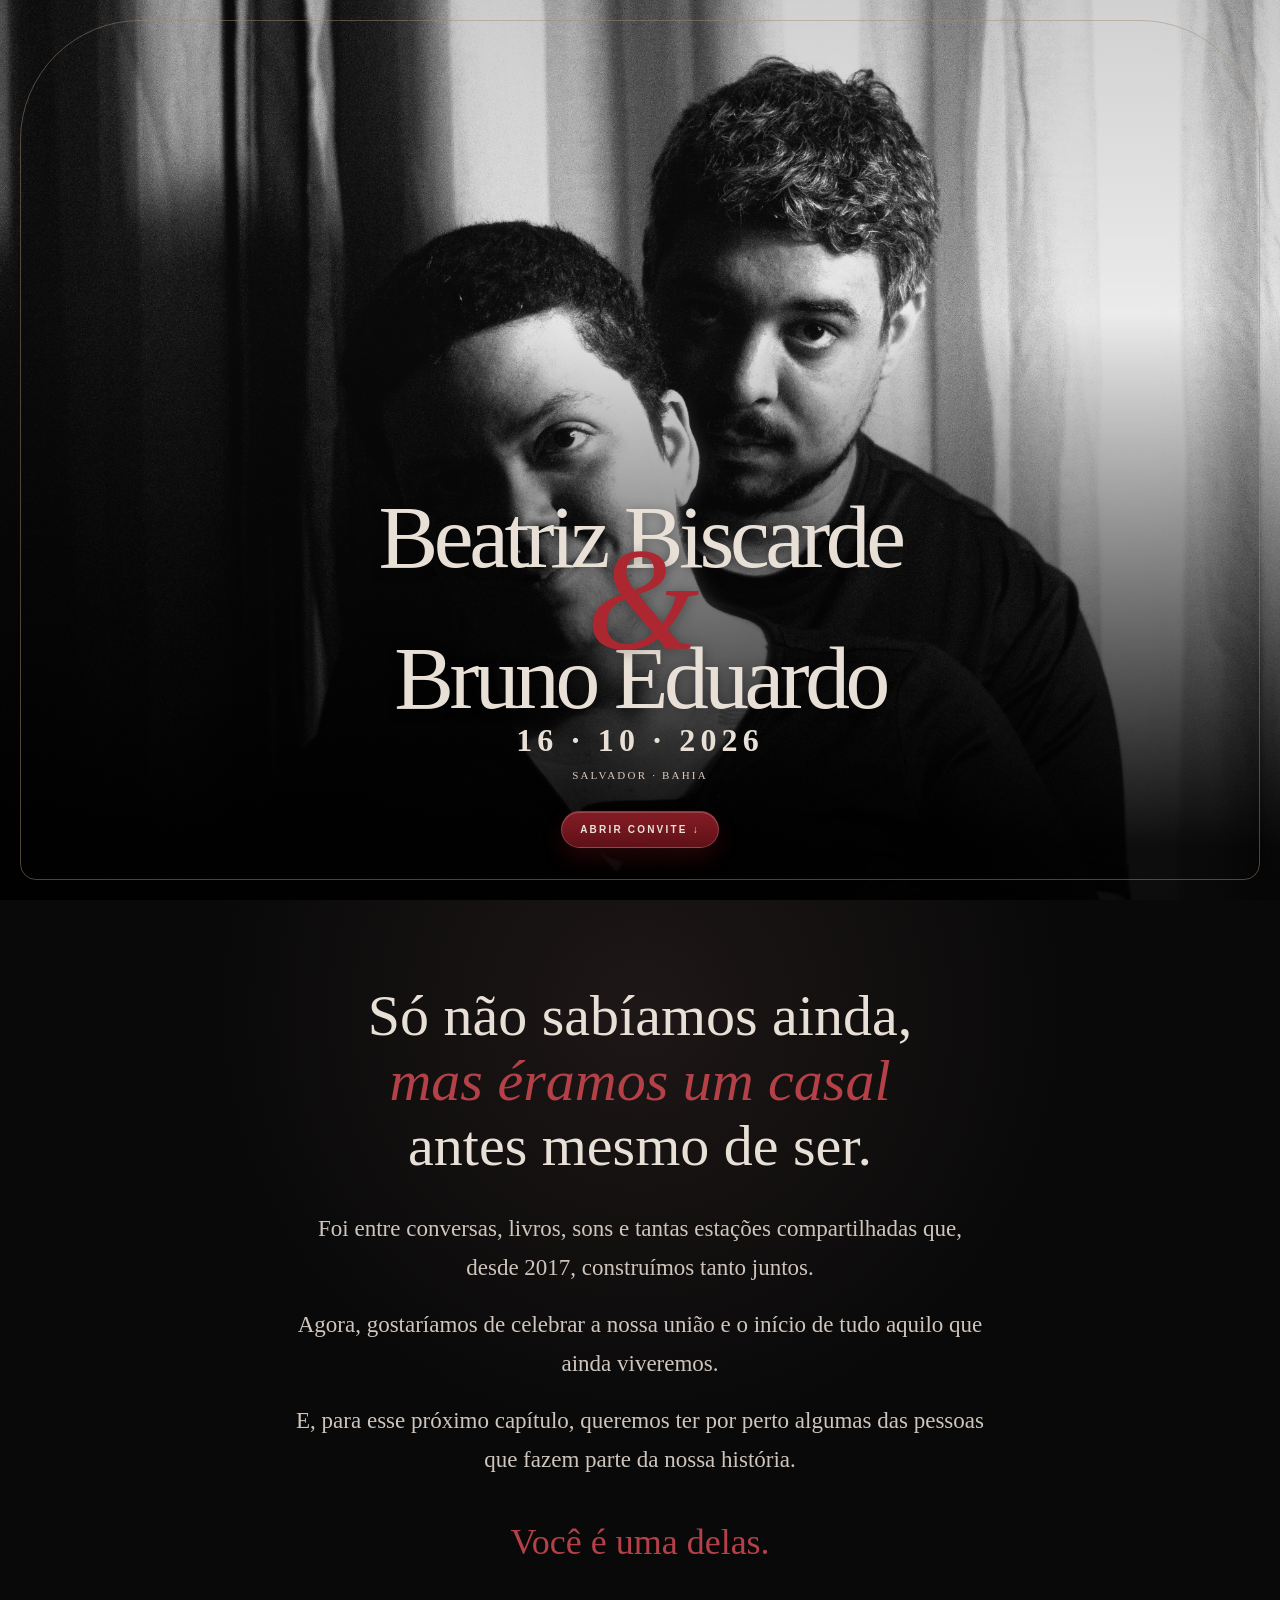
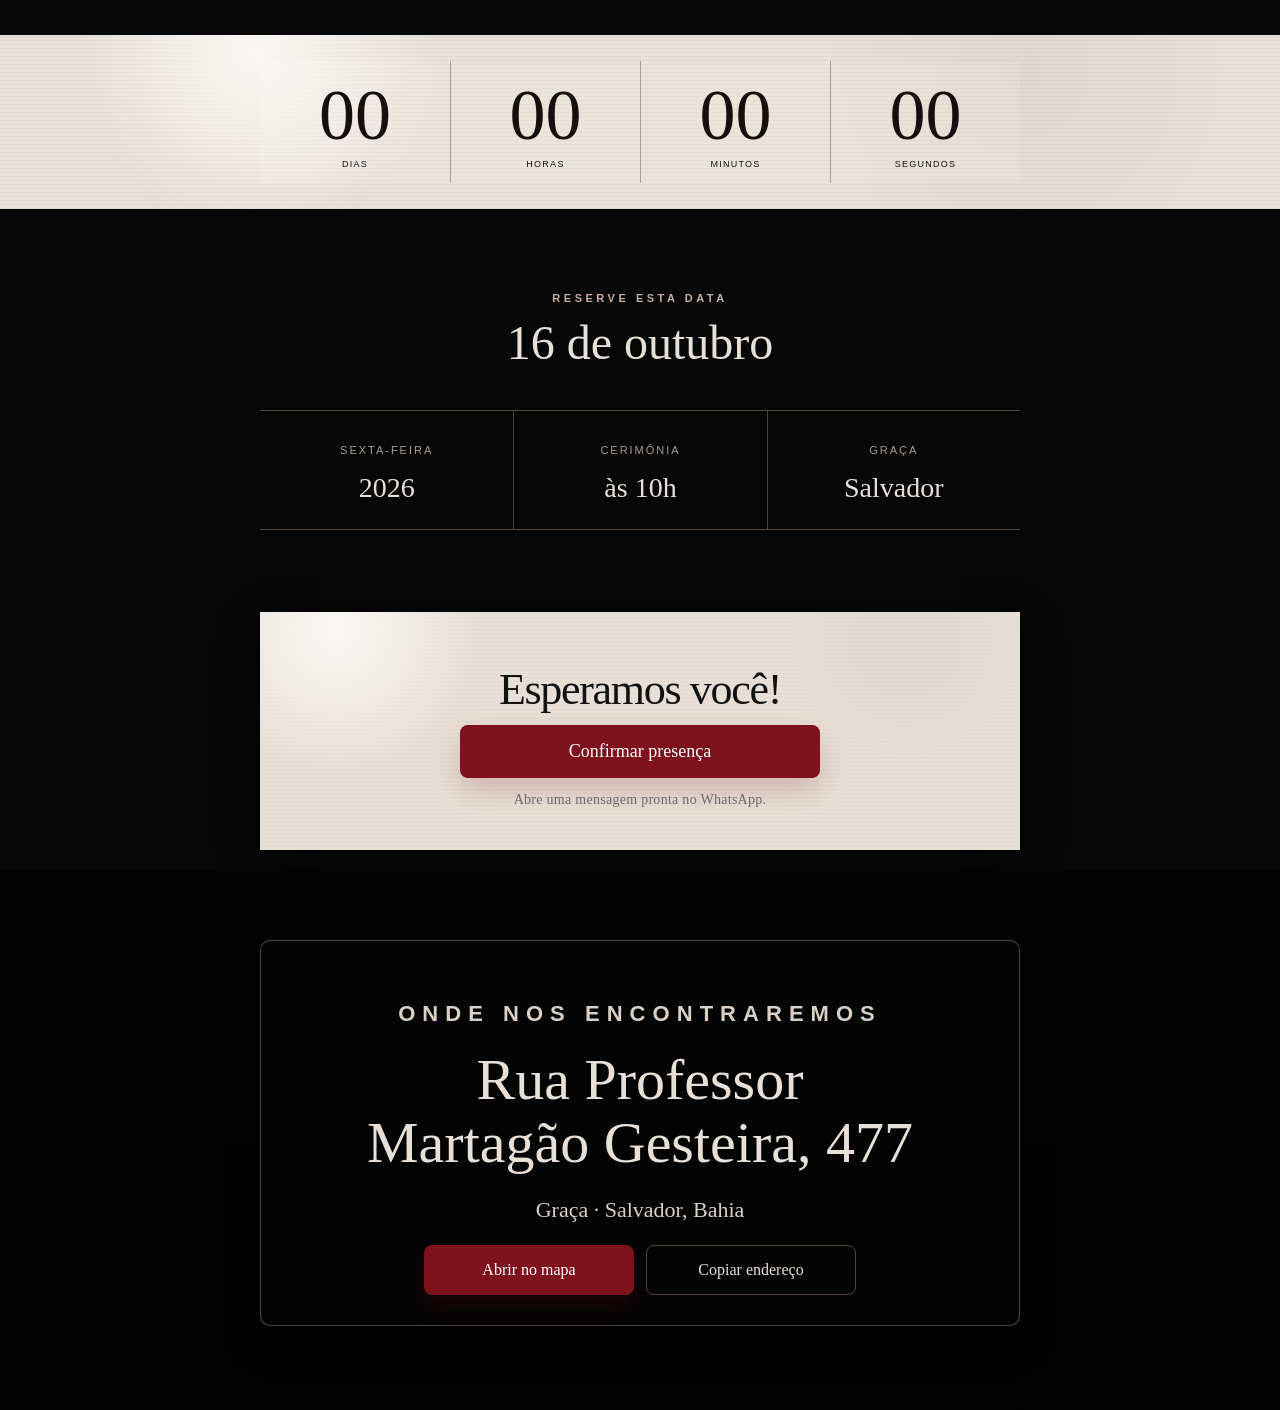
==== Casamento.html @ 556576e5 "Ajustes" ====
<!DOCTYPE html>
<html lang="pt-BR">

<head>
  <meta charset="UTF-8">
  <meta name="viewport" content="width=device-width, initial-scale=1.0">
  <meta name="description" content="Convite de casamento de Bruno Eduardo e Beatriz Biscarde">
  <title>Bruno Eduardo & Beatriz Biscarde | 16.10.2026</title>
  <link rel="stylesheet" href="style.css">
</head>

<body>
  <main>
    <section class="hero">
      <div class="hero-photo"></div>
      <div class="shade"></div>
      <div class="frame"></div>
      <div class="hero-content reveal">
        <h1>
          Beatriz Biscarde
          <em>&amp;</em>
          Bruno Eduardo
        </h1>
        <strong class="date">16 · 10 · 2026</strong><small>Salvador · Bahia</small>
        <a class="scroll" href="#convite">Abrir convite ↓</a>
      </div>
    </section>

    <section class="story section" id="convite">
      <h2>Só não sabíamos ainda,<br><i>mas éramos um casal</i><br>antes mesmo de ser.</h2>
      <p>Foi entre conversas, livros, sons e tantas estações compartilhadas que, desde 2017, construímos tanto juntos.
      </p>
      <p>Agora, gostaríamos de celebrar a nossa união e o início de tudo aquilo que ainda viveremos.</p>
      <p>E, para esse próximo capítulo, queremos ter por perto algumas das pessoas que fazem parte da nossa história.
      </p>
      <strong>Você é uma delas.</strong>
    </section>

    <section class="count-section section">
      <div class="countdown">
        <div><b id="days">00</b><span>dias</span></div>
        <div><b id="hours">00</b><span>horas</span></div>
        <div><b id="minutes">00</b><span>minutos</span></div>
        <div><b id="seconds">00</b><span>segundos</span></div>
      </div>
    </section>

    <section class="when section">
      <p class="eyebrow">Reserve esta data</p>
      <h2>16 de outubro</h2>
      <div class="details">
        <div class="detail-item">
          <span class="label">Sexta-feira</span><b class="value">2026</b>
        </div>
        <div class="detail-item">
          <span class="label">Cerimônia</span><b class="value">às 10h</b>
        </div>
        <div class="detail-item">
          <span class="label">Graça</span><b class="value">Salvador</b>
        </div>
      </div>
    </section>


    <section class="rsvp section">
      <h2>Esperamos você!</h2>
      <button class="primary" id="whatsappButton">Confirmar presença</button>
      <small>Abre uma mensagem pronta no WhatsApp.</small>
    </section>


    <section class="place section">
      <div class="place-card">
        <p class="eyebrow">Onde nos encontraremos</p>
        <h2>Rua Professor<br>Martagão Gesteira, 477</h2>
        <p>Graça · Salvador, Bahia</p>
        <div class="actions"><a class="primary"
            href="https://www.google.com/maps/search/?api=1&query=Rua+Professor+Martagao+Gesteira+477+Graca+Salvador"
            target="_blank">Abrir no mapa</a><button class="ghost" id="copyButton">Copiar endereço</button></div>
      </div>
    </section>

  </main>
  <script src="script.js"></script>
</body>

</html>
---- style.css ----
:root {
    --preto: #070707;
    --claro: #e8e0d6;
    --vinho: #7d121c;
    --vermelho: #ad2731;
    --linha: rgba(164, 139, 115, .48)
}

* {
    box-sizing: border-box
}

html {
    scroll-behavior: smooth
}

body {
    margin: 0;
    background: var(--preto);
    color: var(--claro);
    font-family: Georgia, "Times New Roman", serif;
    -webkit-font-smoothing: antialiased;
    text-rendering: optimizeLegibility
}

button,
a {
    font: inherit
}

button {
    cursor: pointer
}

main {
    overflow: hidden
}

.section {
    padding: 70px max(18px, calc((100vw - 850px)/2));
    text-align: center
}

.eyebrow {
    text-transform: uppercase;
    letter-spacing: .32em;
    font: 600 11px Arial, sans-serif;
    color: #c6afa0
}

.ornament {
    color: var(--vermelho);
    font-size: 26px;
    letter-spacing: .3em
}

.hero {
    height: 100svh;
    min-height: 680px;
    position: relative;
    display: grid;
    place-items: center;
    text-align: center
}

.hero-photo {
    position: absolute;
    inset: 0;
    background: url('assets/casal-2.png') center/cover;
    filter: grayscale(1) contrast(1.08)
}

.shade {
    position: absolute;
    inset: 0;
    background: linear-gradient(180deg, rgba(0, 0, 0, .18), rgba(0, 0, 0, .08) 35%, rgba(0, 0, 0, .94) 94%)
}

.frame {
    position: absolute;
    inset: 20px;
    border: 1px solid var(--linha);
    border-radius: 120px 120px 16px 16px;
    color: var(--vermelho);
    padding: 18px;
    font-size: 25px;
    display: flex;
    justify-content: space-between
}

.hero-content {
    z-index: 2;
    margin-top: auto;
    padding: 0 25px 52px;
    width: min(94%, 920px)
}

.hero h1 {
    position: relative;
    font-size: clamp(44px, 7vw, 90px);
    font-weight: 400;
    line-height: .72;
    margin: 18px 0 12px;
    letter-spacing: -.05em;
    text-shadow: 0 2px 12px rgba(0, 0, 0, .35)
}

.hero h1 em {
    position: relative;
    display: block;
    color: var(--vermelho);
    font-size: clamp(1.5em, 2.4vw, 2.8em);
    line-height: .7;
    margin: -8px 0 -10px;
    letter-spacing: -.04em;
    transform: translateY(-0.06em) scale(1.08);
    z-index: 3
}

.date {
    display: block;
    font-size: clamp(20px, 3.3vw, 32px);
    letter-spacing: .16em;
    margin-top: 10px;
    font-weight: 600
}

.hero small {
    display: block;
    margin-top: 10px;
    text-transform: uppercase;
    letter-spacing: .2em;
    font-size: 11px;
    color: #d8c9bd
}

.scroll {
    display: inline-block;
    margin-top: 30px;
    padding: 12px 18px;
    color: #f3ece3;
    text-decoration: none;
    text-transform: uppercase;
    letter-spacing: .22em;
    font: 700 10px Arial, sans-serif;
    background: linear-gradient(180deg, #8b1d27 0%, #641218 100%);
    border: 1px solid rgba(255, 255, 255, .18);
    border-radius: 999px;
    box-shadow: 0 10px 22px rgba(125, 18, 28, .3), inset 0 1px 0 rgba(255, 255, 255, .18);
    opacity: .96;
    transition: opacity .25s ease, transform .25s ease, box-shadow .25s ease
}

.scroll:hover {
    opacity: 1;
    transform: translateY(-1px);
    box-shadow: 0 12px 28px rgba(125, 18, 28, .38), inset 0 1px 0 rgba(255, 255, 255, .2)
}

.reveal {
    animation: reveal 1.3s ease-out
}

@keyframes reveal {
    from {
        opacity: 0;
        transform: translateY(24px)
    }
}

.story {
    background: radial-gradient(circle at 50% 15%, #1e1717, #090909 48%);
    padding-top: 84px;
    padding-bottom: 72px
}

.story h2 {
    font-size: clamp(31px, 5.6vw, 58px);
    font-weight: 400;
    line-height: 1.12;
    max-width: 760px;
    margin: 0 auto 30px
}

.story h2 i,
.story strong {
    color: #b44048
}

.story>p:not(.ornament) {
    font-size: clamp(18px, 2.2vw, 23px);
    line-height: 1.7;
    color: #cfc5bc;
    max-width: 700px;
    margin: 18px auto
}

.story strong {
    display: block;
    font-size: clamp(25px, 4vw, 36px);
    font-weight: 400;
    margin-top: 42px
}

.photo-break {
    height: min(75vw, 720px);
    min-height: 440px
}

.photo-break img {
    width: 100%;
    height: 100%;
    object-fit: cover;
    filter: grayscale(1) contrast(1.08)
}

.when {
    padding-top: 72px;
    padding-bottom: 32px
}

.when h2,
.count-section h2,
.rsvp h2 {
    font-size: clamp(34px, 5vw, 48px);
    font-weight: 400;
    margin-top: 0
}

.details {
    display: grid;
    grid-template-columns: repeat(3, minmax(0, 1fr));
    border-top: 1px solid var(--linha);
    border-bottom: 1px solid var(--linha);
    width: min(100%, 760px);
    margin: 22px auto 30px;
    overflow: hidden
}

.details div {
    padding: 20px 12px;
    color: var(--vermelho);
    font-size: 20px;
    display: flex;
    flex-direction: column;
    align-items: center;
    justify-content: center;
    gap: 8px;
    min-height: 118px;
    text-align: center;
    border-left: 1px solid var(--linha)
}

.details div:first-child {
    border-left: none
}

.detail-item .icon {
    font-size: 22px;
    color: var(--vermelho);
}

.detail-item .label {
    font: 11px Arial, sans-serif;
    text-transform: uppercase;
    letter-spacing: .18em;
    color: #a99c91
}

.detail-item .value {
    font-size: clamp(20px, 3vw, 28px);
    color: var(--claro)
}

.details div+div {
    border-left: 1px solid var(--linha)
}

.details span,
.details b {
    display: block
}

.details span {
    font: 10px Arial, sans-serif;
    text-transform: uppercase;
    letter-spacing: .2em;
    color: #a99c91;
    margin: 8px
}

.details b {
    font-size: 20px;
    font-weight: 400;
    color: var(--claro)
}

.primary,
.ghost {
    display: inline-block;
    padding: 15px 22px;
    text-decoration: none;
    border: 1px solid var(--vinho);
    border-radius: 8px;
    transition: transform .25s ease, background .25s ease, border-color .25s ease, box-shadow .25s ease
}

.primary {
    background: var(--vinho);
    color: white;
    box-shadow: 0 10px 22px rgba(125, 18, 28, .22)
}

.primary:hover {
    background: #991d27;
    transform: translateY(-2px)
}

.ghost {
    background: transparent;
    color: var(--claro);
    border-color: var(--linha)
}

.ghost:hover {
    border-color: rgba(164, 139, 115, .9);
    background: rgba(255, 255, 255, .02)
}

.count-section {
    background:
        radial-gradient(circle at 20% 10%, rgba(255, 255, 255, .75), transparent 18%),
        radial-gradient(circle at 80% 20%, rgba(28, 20, 18, .04), transparent 20%),
        repeating-linear-gradient(0deg, rgba(38, 28, 22, .03), rgba(38, 28, 22, .03) 1px, transparent 1px, transparent 4px),
        var(--claro);
    color: #15100e;
    padding-top: 26px;
    padding-bottom: 26px
}

.countdown {
    display: grid;
    grid-template-columns: repeat(4, minmax(0, 1fr));
    max-width: 760px;
    margin: 0 auto;
    background: rgba(255, 255, 255, .12);
    border: none;
    box-shadow: none
}

.countdown div {
    padding: 18px 12px 14px
}

.countdown div+div {
    border-left: 1px solid #ad9f93
}

.countdown b {
    display: block;
    font-size: clamp(35px, 7vw, 72px);
    font-weight: 400;
    line-height: 1
}

.countdown span {
    display: block;
    margin-top: 8px;
    font: 9px Arial, sans-serif;
    text-transform: uppercase;
    letter-spacing: .14em
}

.place {
    display: grid;
    place-items: center;
    background: linear-gradient(#0008, #000c);
    padding-top: 70px;
    padding-bottom: 84px
}

.place-card {
    width: min(100%, 760px);
    background: rgba(5, 5, 5, .82);
    border: 1px solid var(--linha);
    padding: 38px 26px 30px;
    border-radius: 10px;
    box-shadow: 0 18px 38px rgba(0, 0, 0, .28);
    margin-bottom: 0
}

.place h2 {
    font-size: clamp(35px, 5.5vw, 58px);
    font-weight: 400;
    line-height: 1.08;
    margin: 16px 0 10px
}

.place p {
    color: #d9cfc4;
    font-size: clamp(17px, 2vw, 22px)
}

.actions {
    display: flex;
    justify-content: center;
    gap: 12px;
    flex-wrap: wrap;
    margin-top: 22px
}

.actions a,
.actions button {
    min-width: 210px
}

.rsvp {
    display: flex;
    align-items: center;
    justify-content: center;
    padding: 52px 22px 42px;
    background:
        radial-gradient(circle at 10% 8%, rgba(255, 255, 255, .78), transparent 20%),
        radial-gradient(circle at 85% 12%, rgba(0, 0, 0, .035), transparent 18%),
        repeating-linear-gradient(0deg, rgba(68, 52, 43, .03), rgba(68, 52, 43, .03) 1px, transparent 1px, transparent 4px),
        #E8E0D6;
    color: #111;
    box-shadow: 0 12px 40px rgba(0, 0, 0, 0.45);
    max-width: 760px;
    margin: 20px auto;
    flex-direction: column;
    text-align: center;
}

.rsvp h2 {
    color: #111;
    font-family: Georgia, serif;
    margin: 0 0 10px;
    font-size: clamp(32px, 5vw, 44px);
    letter-spacing: -.03em
}

.rsvp p,
.rsvp p:not(.ornament) {
    color: #333;
    font-size: 18px;
    line-height: 1.6;
    max-width: 680px;
    margin: 10px 0;
}

.rsvp .primary {
    padding: 16px 28px;
    font-size: 18px;
    background: var(--vinho);
    color: #fff;
    border-radius: 8px;
    border: 0;
    min-width: min(100%, 360px);
    box-shadow: 0 12px 28px rgba(125, 18, 28, .22)
}

.rsvp .primary:hover {
    background: #991d27;
    transform: translateY(-2px)
}

.rsvp small {
    display: block;
    margin-top: 14px;
    color: #6b6b6b;
    font-size: 14px;
    letter-spacing: .02em
}

footer {
    height: 650px;
    position: relative;
    display: grid;
    place-items: end center;
    text-align: center
}

footer img {
    position: absolute;
    width: 100%;
    height: 100%;
    object-fit: cover;
    filter: grayscale(1)
}

footer:after {
    content: "";
    position: absolute;
    inset: 0;
    background: linear-gradient(transparent, #050505 95%)
}

footer div {
    z-index: 2;
    padding: 45px
}

footer h2 {
    font-size: clamp(42px, 8vw, 75px);
    font-weight: 400;
    margin: 5px
}

footer span {
    color: #b9444b;
    letter-spacing: .25em
}

@media(max-width:640px) {
    .hero {
        min-height: 620px
    }

    .hero-photo {
        background-position: 56%
    }

    .frame {
        inset: 10px
    }

    .hero-content {
        padding-bottom: 38px
    }

    .hero h1 {
        font-size: 42px;
        line-height: .94;
        margin-top: 12px
    }

    .hero h1 em {
        margin: 6px 0 3px
    }

    .date {
        letter-spacing: .12em
    }

    .hero small {
        letter-spacing: .14em
    }

    .scroll {
        letter-spacing: .18em
    }

    .section {
        padding-block: 48px
    }

    .details {
        grid-template-columns: 1fr
    }

    .details div+div {
        border-left: 0;
        border-top: 1px solid var(--linha)
    }

    .countdown b {
        font-size: 35px
    }

    .countdown span {
        font-size: 8px;
        letter-spacing: 0
    }

    .place {
        background-attachment: scroll;
        padding: 16px;
    }

    .actions {
        flex-direction: column
    }

    .actions>* {
        width: 100%
    }

    footer img {
        object-position: 64%
    }
}
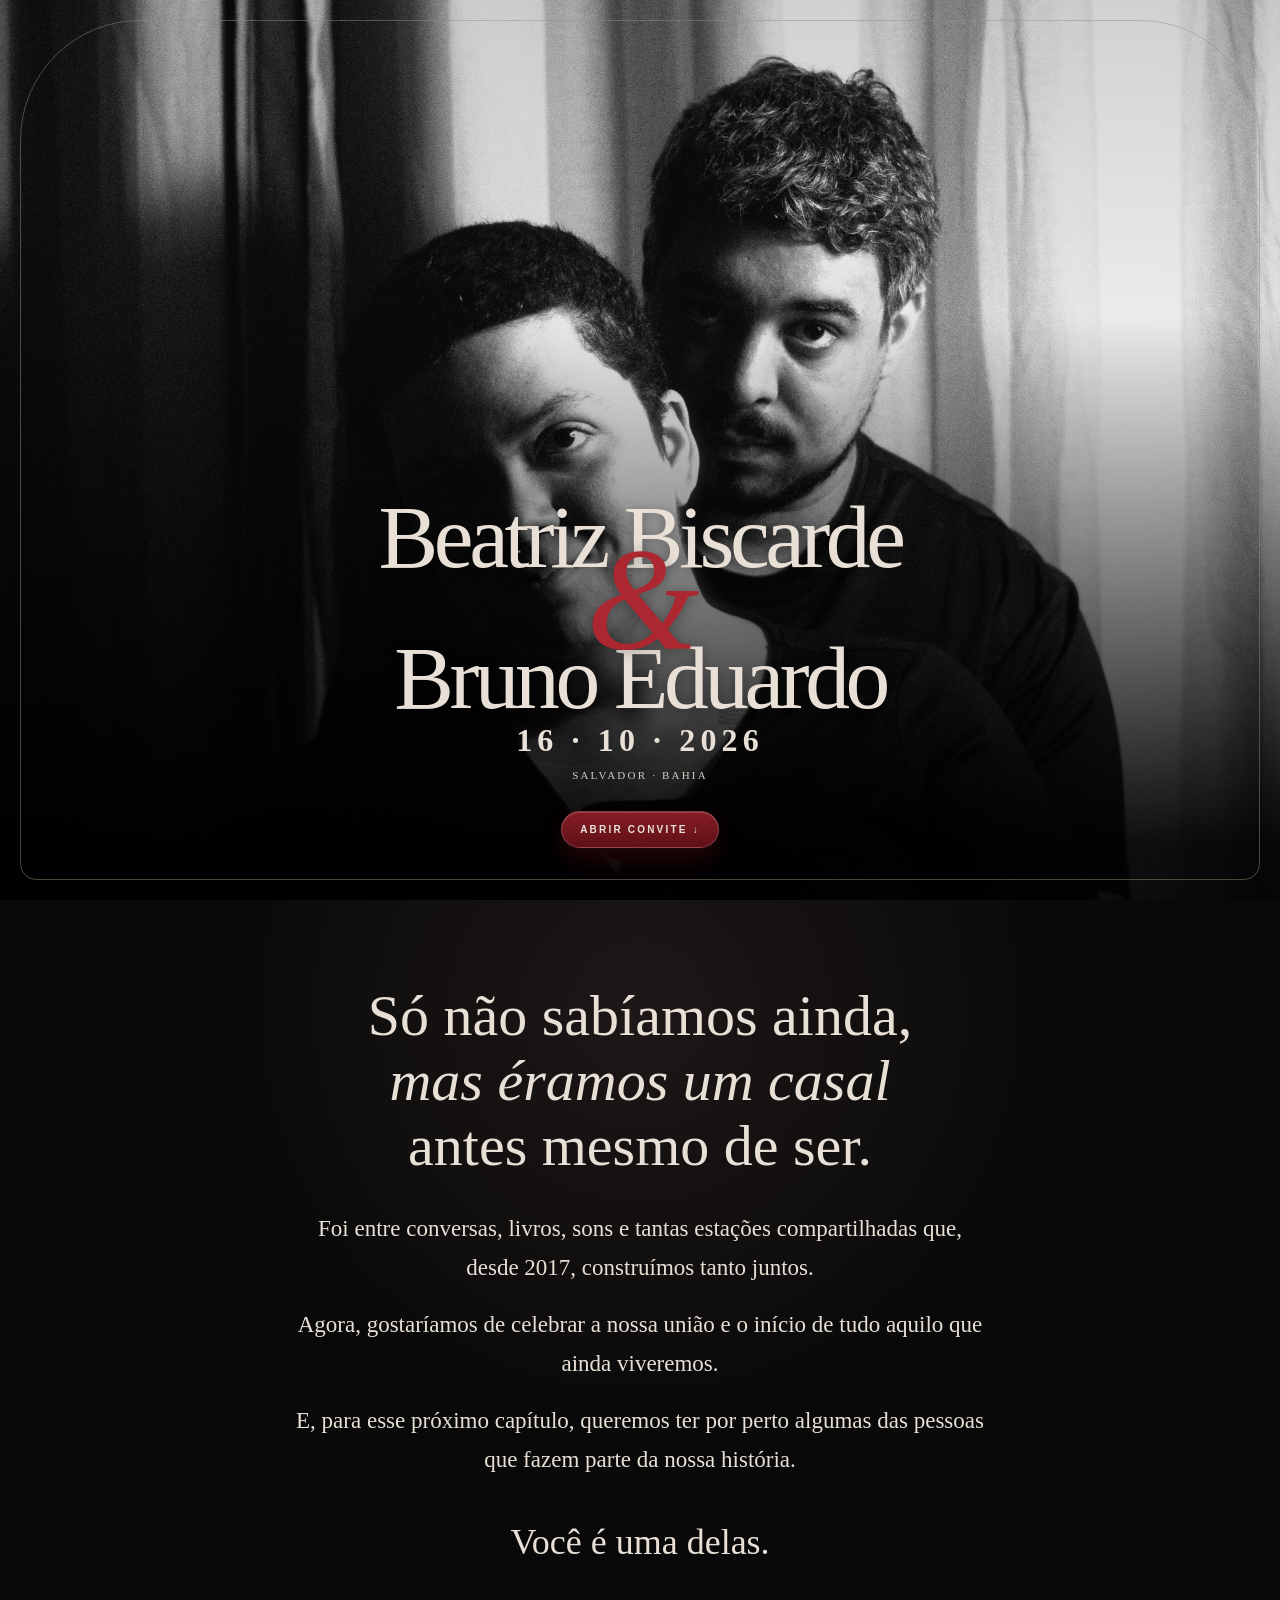
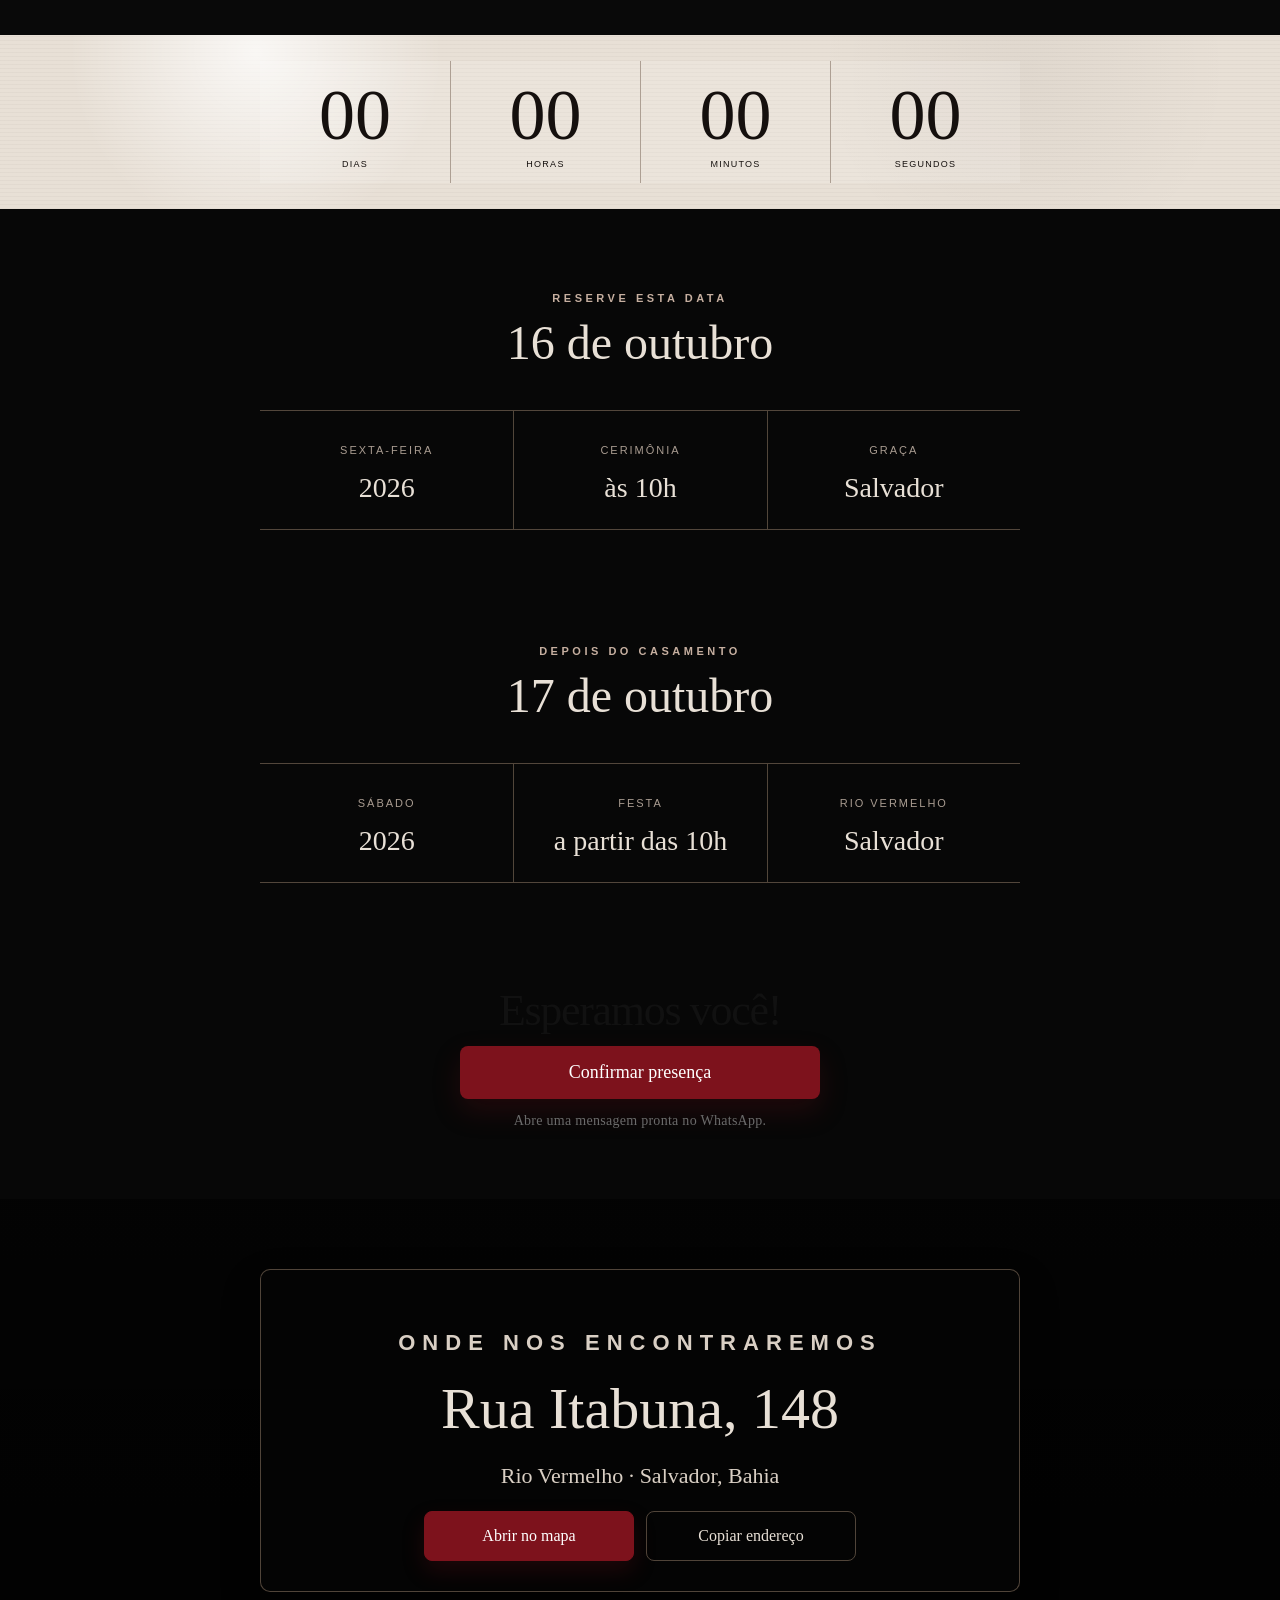
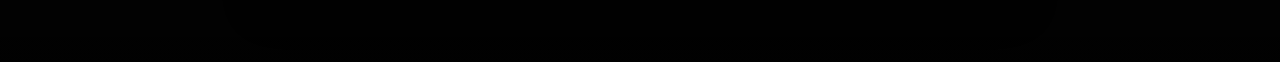
==== commit fa208460: "Atualizações festa" ====
--- a/Casamento.html
+++ b/Casamento.html
@@ -9,7 +9,7 @@
   <link rel="stylesheet" href="style.css">
 </head>
 
-<body>
+<body data-page="casamento">
   <main>
     <section class="hero">
       <div class="hero-photo"></div>
@@ -61,6 +61,21 @@
       </div>
     </section>
 
+    <section class="when section">
+      <p class="eyebrow">Depois do casamento</p>
+      <h2>17 de outubro</h2>
+      <div class="details">
+        <div class="detail-item">
+          <span class="label">Sábado</span><b class="value">2026</b>
+        </div>
+        <div class="detail-item">
+          <span class="label">Festa</span><b class="value">a partir das 10h</b>
+        </div>
+        <div class="detail-item">
+          <span class="label">Rio Vermelho</span><b class="value">Salvador</b>
+        </div>
+      </div>
+    </section>
 
     <section class="rsvp section">
       <h2>Esperamos você!</h2>
@@ -68,15 +83,18 @@
       <small>Abre uma mensagem pronta no WhatsApp.</small>
     </section>
 
-
     <section class="place section">
       <div class="place-card">
         <p class="eyebrow">Onde nos encontraremos</p>
-        <h2>Rua Professor<br>Martagão Gesteira, 477</h2>
-        <p>Graça · Salvador, Bahia</p>
-        <div class="actions"><a class="primary"
-            href="https://www.google.com/maps/search/?api=1&query=Rua+Professor+Martagao+Gesteira+477+Graca+Salvador"
-            target="_blank">Abrir no mapa</a><button class="ghost" id="copyButton">Copiar endereço</button></div>
+        <h2>Rua Itabuna, 148</h2>
+        <p>Rio Vermelho · Salvador, Bahia</p>
+        <div class="actions">
+          <a class="primary"
+            href="https://www.google.com/maps/search/?api=1&query=Rua+Itabuna+148+Rio+Vermelho+Salvador"
+            target="_blank">Abrir no mapa</a>
+          <button class="ghost" id="copyButton" data-address="Rua Itabuna, 148, Rio Vermelho, Salvador">Copiar
+            endereço</button>
+        </div>
       </div>
     </section>
 
--- a/style.css
+++ b/style.css
@@ -23,6 +23,14 @@
     text-rendering: optimizeLegibility
 }
 
+body[data-page="festa"] {
+    --festivo: #d4a15a;
+    --festivo-escuro: #7d3d14;
+    --fundo-festa: #0d0d0b;
+    --fundo-papel: #efe3d1;
+    --texto-papel: #1d1a17;
+}
+
 button,
 a {
     font: inherit
@@ -39,6 +47,12 @@
 .section {
     padding: 70px max(18px, calc((100vw - 850px)/2));
     text-align: center
+}
+
+.newsection {
+    padding: 16px;
+    text-align: center;
+    margin-bottom: 30px;
 }
 
 .eyebrow {
@@ -151,6 +165,11 @@
     transition: opacity .25s ease, transform .25s ease, box-shadow .25s ease
 }
 
+body[data-page="festa"] .scroll {
+    background: linear-gradient(180deg, var(--festivo) 0%, var(--festivo-escuro) 100%);
+    box-shadow: 0 10px 22px rgba(160, 95, 34, .28), inset 0 1px 0 rgba(255, 255, 255, .18);
+}
+
 .scroll:hover {
     opacity: 1;
     transform: translateY(-1px);
@@ -179,18 +198,13 @@
     font-weight: 400;
     line-height: 1.12;
     max-width: 760px;
-    margin: 0 auto 30px
-}
-
-.story h2 i,
-.story strong {
-    color: #b44048
+    margin: 0 auto 30px;
+    color: var(--festivo);
 }
 
 .story>p:not(.ornament) {
     font-size: clamp(18px, 2.2vw, 23px);
     line-height: 1.7;
-    color: #cfc5bc;
     max-width: 700px;
     margin: 18px auto
 }
@@ -233,7 +247,7 @@
     border-top: 1px solid var(--linha);
     border-bottom: 1px solid var(--linha);
     width: min(100%, 760px);
-    margin: 22px auto 30px;
+    margin: 22px auto 0;
     overflow: hidden
 }
 
@@ -375,8 +389,6 @@
     display: grid;
     place-items: center;
     background: linear-gradient(#0008, #000c);
-    padding-top: 70px;
-    padding-bottom: 84px
 }
 
 .place-card {
@@ -414,22 +426,141 @@
     min-width: 210px
 }
 
-.rsvp {
-    display: flex;
-    align-items: center;
-    justify-content: center;
-    padding: 52px 22px 42px;
+body[data-page="festa"] .story {
+    background: radial-gradient(circle at 50% 15%, rgba(179, 121, 58, .12), rgba(13, 13, 11, .94) 50%);
+    color: #f7ebde;
+}
+
+body[data-page="festa"] .story h2 {
+    color: var(--festivo);
+}
+
+body[data-page="festa"] .story p,
+body[data-page="festa"] .story strong,
+body[data-page="festa"] .story h2 i,
+body[data-page="festa"] .story .eyebrow {
+    color: #f7ebde;
+}
+
+body[data-page="festa"] .story strong {
+    color: var(--festivo);
+}
+
+body[data-page="festa"] .when {
+    color: #f7ebde;
+}
+
+body[data-page="festa"] .when h2,
+body[data-page="festa"] .when .eyebrow,
+body[data-page="festa"] .details .detail-item .label,
+body[data-page="festa"] .details .detail-item .value,
+body[data-page="festa"] .place .eyebrow,
+body[data-page="festa"] .place-card p,
+body[data-page="festa"] .place-card h2,
+body[data-page="festa"] .gift-note p,
+body[data-page="festa"] .gift-note strong,
+body[data-page="festa"] .festive-note {
+    color: #f7ebde;
+}
+
+body[data-page="festa"] .rsvp h2 {
+    color: #1a1410;
+}
+
+body[data-page="festa"] .rsvp small {
+    display: none;
+}
+
+body[data-page="festa"] .primary {
+    background: var(--festivo);
+    color: #1a1410;
+    border-color: var(--festivo);
+    box-shadow: 0 10px 22px rgba(212, 161, 90, .22);
+}
+
+body[data-page="festa"] .primary:hover {
+    background: #c99143;
+    border-color: #c99143;
+    transform: translateY(-2px);
+}
+
+body[data-page="festa"] .details {
+    border-color: rgba(212, 161, 90, .5);
+}
+
+body[data-page="festa"] .details div {
+    border-left-color: rgba(212, 161, 90, .5);
+}
+
+body[data-page="festa"] .rsvp,
+body[data-page="festa"] .count-section {
     background:
-        radial-gradient(circle at 10% 8%, rgba(255, 255, 255, .78), transparent 20%),
-        radial-gradient(circle at 85% 12%, rgba(0, 0, 0, .035), transparent 18%),
-        repeating-linear-gradient(0deg, rgba(68, 52, 43, .03), rgba(68, 52, 43, .03) 1px, transparent 1px, transparent 4px),
-        #E8E0D6;
-    color: #111;
-    box-shadow: 0 12px 40px rgba(0, 0, 0, 0.45);
+        radial-gradient(circle at 15% 10%, rgba(255, 255, 255, .8), transparent 20%),
+        radial-gradient(circle at 80% 15%, rgba(110, 65, 28, .06), transparent 20%),
+        repeating-linear-gradient(0deg, rgba(88, 62, 35, .04), rgba(88, 62, 35, .04) 1px, transparent 1px, transparent 4px),
+        var(--fundo-papel);
+    color: var(--texto-papel);
+}
+
+body[data-page="festa"] .rsvp {
+    box-shadow: 0 12px 40px rgba(0, 0, 0, 0.3);
+}
+
+body[data-page="festa"] .count-section {
+    color: var(--texto-papel);
+}
+
+body[data-page="festa"] .countdown b,
+body[data-page="festa"] .countdown span,
+body[data-page="festa"] .countdown div,
+body[data-page="festa"] .countdown span {
+    color: var(--texto-papel);
+}
+
+body[data-page="festa"] .hero h1 em {
+    color: var(--festivo);
+}
+
+body[data-page="festa"] .place-card {
+    border-color: rgba(212, 161, 90, .6);
+    box-shadow: 0 18px 38px rgba(0, 0, 0, .2);
+    background: rgba(8, 7, 6, .88);
+}
+
+body[data-page="festa"] .festa-callout {
+    margin: 10px 0 0;
+    font: 700 12px Arial, sans-serif;
+    letter-spacing: .28em;
+    text-transform: uppercase;
+    color: var(--festivo);
+}
+
+body[data-page="festa"] .festive-note {
+    margin: 24px auto 0;
+    max-width: 640px;
+    font-size: clamp(18px, 2vw, 22px);
+    line-height: 1.6;
+    color: #f0dcc4;
+    font-style: italic;
+}
+
+body[data-page="festa"] .gift-note {
     max-width: 760px;
-    margin: 20px auto;
-    flex-direction: column;
+    margin: 0 auto 60px;
+    padding: 32px 20px 0;
     text-align: center;
+    color: #f2e9df;
+}
+
+body[data-page="festa"] .gift-note p {
+    margin: 0 0 12px;
+    font-size: clamp(18px, 2vw, 22px);
+    line-height: 1.7;
+}
+
+body[data-page="festa"] .gift-note strong {
+    color: var(--festivo);
+    font-weight: 700;
 }
 
 .rsvp h2 {
@@ -555,6 +686,10 @@
         padding-block: 48px
     }
 
+    .newsection {
+        padding-block: 48px
+    }
+
     .details {
         grid-template-columns: 1fr
     }
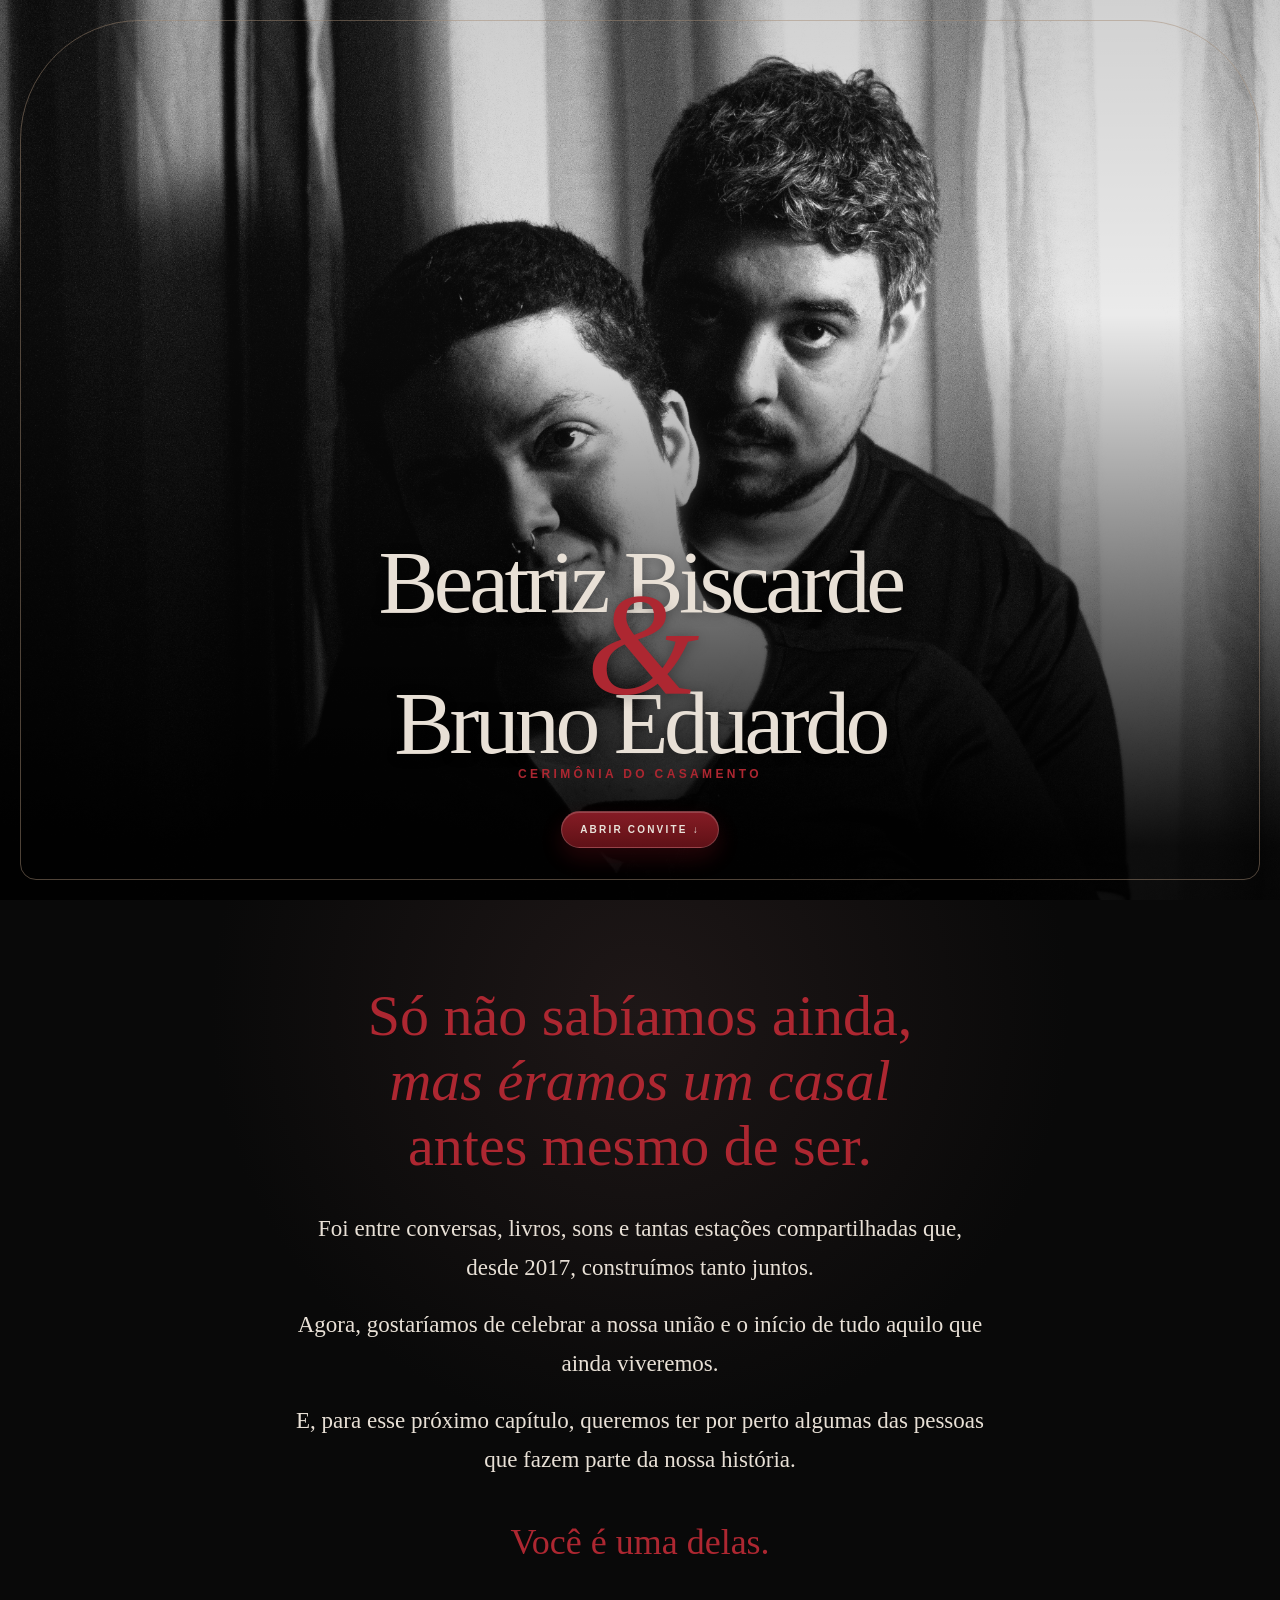
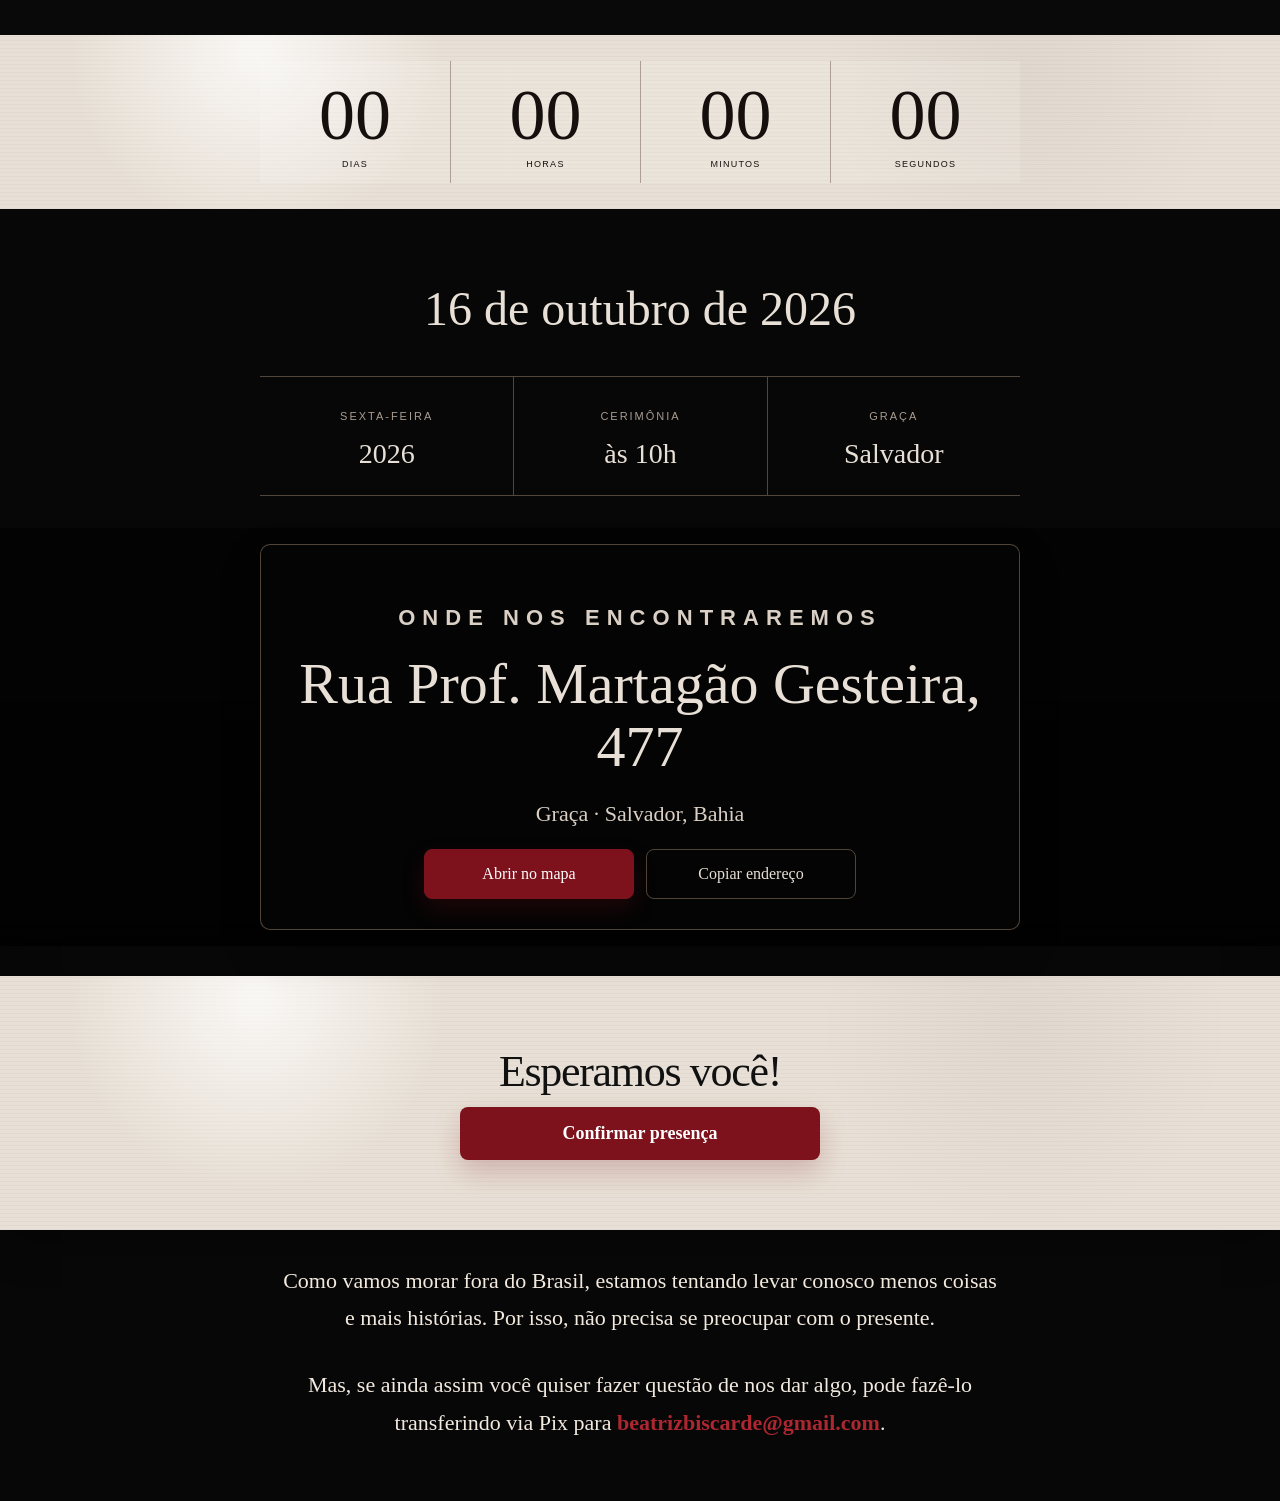
==== commit b819cc66: "Ajustes de informações" ====
--- a/Casamento.html
+++ b/Casamento.html
@@ -21,7 +21,7 @@
           <em>&amp;</em>
           Bruno Eduardo
         </h1>
-        <strong class="date">16 · 10 · 2026</strong><small>Salvador · Bahia</small>
+        <p class="festa-callout">Cerimônia do casamento</p>
         <a class="scroll" href="#convite">Abrir convite ↓</a>
       </div>
     </section>
@@ -46,8 +46,7 @@
     </section>
 
     <section class="when section">
-      <p class="eyebrow">Reserve esta data</p>
-      <h2>16 de outubro</h2>
+      <h2>16 de outubro de 2026</h2>
       <div class="details">
         <div class="detail-item">
           <span class="label">Sexta-feira</span><b class="value">2026</b>
@@ -61,41 +60,33 @@
       </div>
     </section>
 
-    <section class="when section">
-      <p class="eyebrow">Depois do casamento</p>
-      <h2>17 de outubro</h2>
-      <div class="details">
-        <div class="detail-item">
-          <span class="label">Sábado</span><b class="value">2026</b>
-        </div>
-        <div class="detail-item">
-          <span class="label">Festa</span><b class="value">a partir das 10h</b>
-        </div>
-        <div class="detail-item">
-          <span class="label">Rio Vermelho</span><b class="value">Salvador</b>
+    <section class="place newsection">
+      <div class="place-card">
+        <p class="eyebrow">Onde nos encontraremos</p>
+        <h2>Rua Prof. Martagão Gesteira, 477</h2>
+        <p>Graça · Salvador, Bahia</p>
+        <div class="actions">
+          <a class="primary"
+            href="https://www.google.com/maps/search/?api=1&query=Rua+Professor+Martagão+Gesteira+477+Graça+Salvador+BA"
+            target="_blank">Abrir no mapa</a>
+          <button class="ghost" id="copyButton" data-address="Rua Professor Martagão Gesteira, 477 - Graça, Salvador - BA, 40150-390">Copiar
+            endereço</button>
         </div>
       </div>
     </section>
 
     <section class="rsvp section">
       <h2>Esperamos você!</h2>
-      <button class="primary" id="whatsappButton">Confirmar presença</button>
-      <small>Abre uma mensagem pronta no WhatsApp.</small>
+      <button class="primary" id="whatsappButton"><b>Confirmar presença</b></button>
     </section>
 
-    <section class="place section">
-      <div class="place-card">
-        <p class="eyebrow">Onde nos encontraremos</p>
-        <h2>Rua Itabuna, 148</h2>
-        <p>Rio Vermelho · Salvador, Bahia</p>
-        <div class="actions">
-          <a class="primary"
-            href="https://www.google.com/maps/search/?api=1&query=Rua+Itabuna+148+Rio+Vermelho+Salvador"
-            target="_blank">Abrir no mapa</a>
-          <button class="ghost" id="copyButton" data-address="Rua Itabuna, 148, Rio Vermelho, Salvador">Copiar
-            endereço</button>
-        </div>
-      </div>
+    <section class="gift-note section">
+      <p>Como vamos morar fora do Brasil, estamos tentando levar conosco menos coisas e mais histórias. Por isso,
+        não precisa se preocupar com o presente.</p>
+        <br>
+      <p>Mas, se ainda assim você quiser fazer questão de nos dar algo, pode fazê-lo transferindo via Pix para
+        <strong>beatrizbiscarde@gmail.com</strong>.
+      </p>
     </section>
 
   </main>
--- a/style.css
+++ b/style.css
@@ -563,6 +563,50 @@
     font-weight: 700;
 }
 
+body[data-page="casamento"] .festa-callout {
+    margin: 10px 0 0;
+    font: 700 12px Arial, sans-serif;
+    letter-spacing: .28em;
+    text-transform: uppercase;
+    color: var(--vermelho);
+}
+
+body[data-page="casamento"] .story h2 {
+    color: var(--vermelho);
+}
+
+body[data-page="casamento"] .story strong {
+    color: var(--vermelho);
+}
+
+body[data-page="casamento"] .rsvp {
+    background:
+        radial-gradient(circle at 20% 10%, rgba(255, 255, 255, .75), transparent 18%),
+        radial-gradient(circle at 80% 20%, rgba(28, 20, 18, .04), transparent 20%),
+        repeating-linear-gradient(0deg, rgba(38, 28, 22, .03), rgba(38, 28, 22, .03) 1px, transparent 1px, transparent 4px),
+        var(--claro);
+    box-shadow: 0 12px 40px rgba(0, 0, 0, 0.3);
+}
+
+body[data-page="casamento"] .gift-note {
+    max-width: 760px;
+    margin: 0 auto 60px;
+    padding: 32px 20px 0;
+    text-align: center;
+    color: #f2e9df;
+}
+
+body[data-page="casamento"] .gift-note p {
+    margin: 0 0 12px;
+    font-size: clamp(18px, 2vw, 22px);
+    line-height: 1.7;
+}
+
+body[data-page="casamento"] .gift-note strong {
+    color: var(--vermelho);
+    font-weight: 700;
+}
+
 .rsvp h2 {
     color: #111;
     font-family: Georgia, serif;
